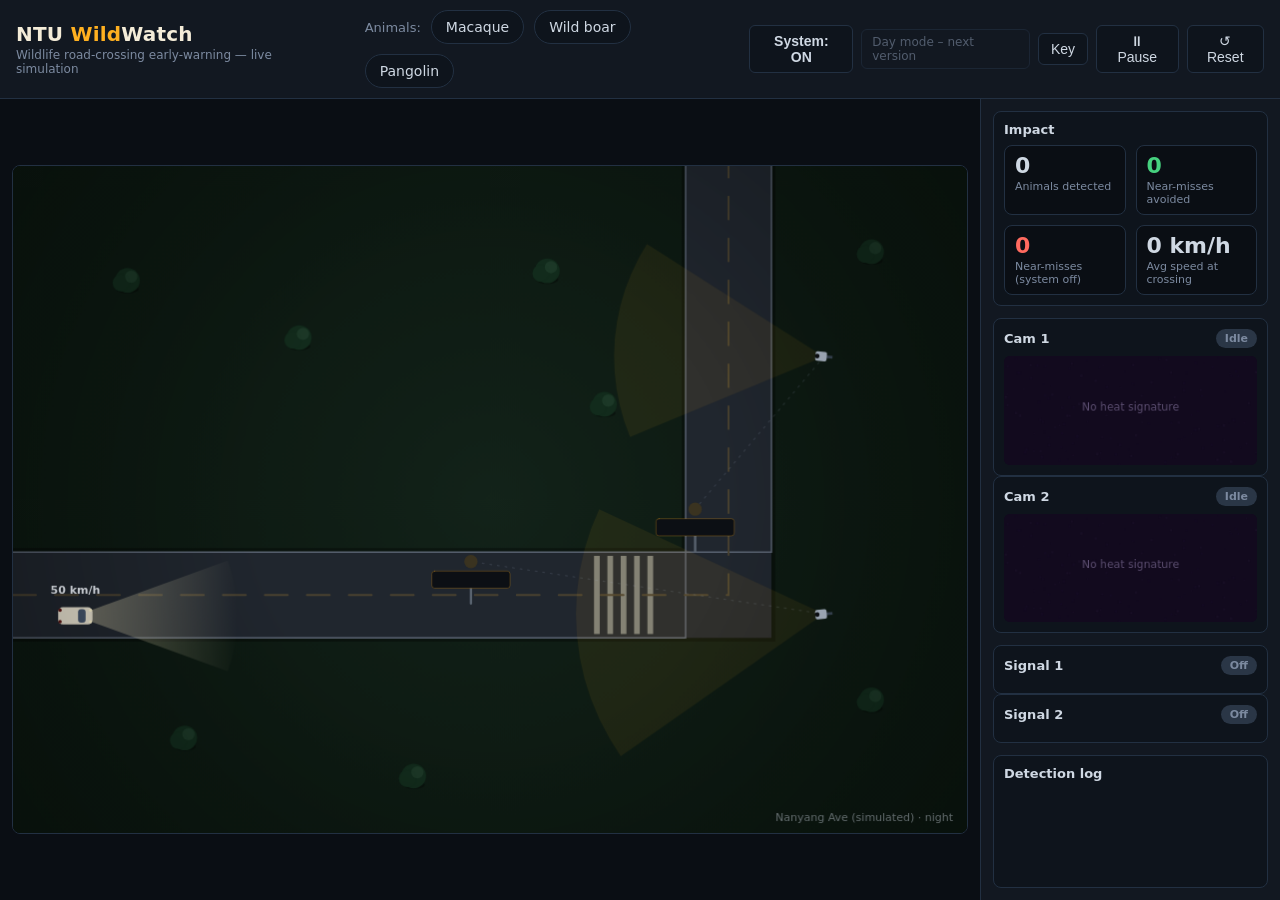
==== index.html @ 762d3747 "v1.2: story + real-world framing Turn the sim into a demo that makes the project's case, not just sh" ====
<!DOCTYPE html>
<html lang="en">
<head>
  <meta charset="UTF-8" />
  <meta name="viewport" content="width=device-width, initial-scale=1.0" />
  <title>NTU WildWatch — Demo</title>
  <link rel="icon" href="data:image/svg+xml,%3Csvg xmlns='http://www.w3.org/2000/svg' viewBox='0 0 32 32'%3E%3Crect width='32' height='32' rx='6' fill='%230a0e14'/%3E%3Ccircle cx='16' cy='16' r='7' fill='%23ffb020'/%3E%3C/svg%3E" />
  <link rel="stylesheet" href="css/style.css" />
</head>
<body>
  <div id="app">
    <!-- Top bar: brand + tray + controls -->
    <header id="topbar">
      <div class="brand">
        <div class="brand-title" id="brand-title">NTU WildWatch</div>
        <div class="brand-sub" id="brand-tagline"></div>
      </div>
      <div id="tray" class="tray">
        <span class="tray-label">Animals:</span>
        <!-- Species chips are injected by dashboard.js from config -->
      </div>
      <div class="controls">
        <button id="btn-system" class="toggle toggle-on" type="button">System: ON</button>
        <span class="badge badge-disabled">Day mode – next version</span>
        <button id="btn-legend" type="button">Key</button>
        <button id="btn-pause" type="button">⏸ Pause</button>
        <button id="btn-reset" type="button">↺ Reset</button>
      </div>
    </header>

    <!-- Main: map canvas + dashboard side panel -->
    <main id="stage">
      <section id="map-wrap">
        <canvas id="map" width="1000" height="700"></canvas>
        <div id="legend" class="legend-box" hidden></div>
        <div id="hint" class="hint" hidden>
          <span class="hint-dot"></span>
          <span id="hint-text">Drag an animal onto the road to try it yourself</span>
        </div>
      </section>
      <aside id="dashboard">
        <div id="stats-card" class="card stats-card"></div>
        <div id="camera-cards"></div>
        <div id="signal-cards"></div>
        <div id="log-card" class="card">
          <div class="card-header">Detection log</div>
          <ul id="log-list"></ul>
        </div>
      </aside>
    </main>
  </div>

  <!-- Classic script tags in dependency order. NO ES modules (file:// safe). -->
  <script src="js/config.js"></script>
  <script src="js/geometry.js"></script>
  <script src="js/stats.js"></script>
  <script src="js/animals.js"></script>
  <script src="js/car.js"></script>
  <script src="js/detection.js"></script>
  <script src="js/render.js"></script>
  <script src="js/dashboard.js"></script>
  <script src="js/main.js"></script>
</body>
</html>
---- css/style.css ----
/* NTU WildWatch — layout shell.
   Night palette. Map ~65-70% width, dashboard fills the rest.
   Targets 1920x1080, scales down to 1366x768. */

:root {
  --bg: #0a0e14;
  --panel: #121821;
  --panel-2: #0e141c;
  --border: #223042;
  --text: #cfd8e3;
  --muted: #7c8aa0;
  --amber: #ffb020;
  --amber-dim: #6b4c10;
  --grey-pill: #2a3646;
  --map-max: 1360px;
}

* { box-sizing: border-box; }

html, body {
  margin: 0;
  height: 100%;
  background: var(--bg);
  color: var(--text);
  font-family: system-ui, -apple-system, "Segoe UI", Roboto, sans-serif;
  overflow: hidden;
}

#app {
  display: flex;
  flex-direction: column;
  height: 100vh;
}

/* ---- Top bar ---- */
#topbar {
  display: flex;
  align-items: center;
  gap: 24px;
  padding: 10px 16px;
  background: var(--panel);
  border-bottom: 1px solid var(--border);
  flex: 0 0 auto;
}

.brand { display: flex; flex-direction: column; gap: 2px; margin-right: 8px; }
.brand-title {
  font-size: 20px;
  font-weight: 700;
  letter-spacing: 0.2px;
  color: #f4ecd8;
}
.brand-title .wild { color: var(--amber); }
.brand-sub { font-size: 12px; color: var(--muted); max-width: 42ch; }

.tray { display: flex; align-items: center; gap: 10px; flex-wrap: wrap; }
.tray-label { color: var(--muted); font-size: 13px; }

.tray-chip {
  padding: 8px 14px;
  border: 1px solid var(--border);
  border-radius: 20px;
  background: var(--panel-2);
  cursor: grab;
  user-select: none;
  font-size: 14px;
}
.tray-chip:active { cursor: grabbing; }

.badge {
  font-size: 12px;
  padding: 5px 10px;
  border-radius: 6px;
  border: 1px solid var(--border);
}
.badge-disabled { color: var(--muted); opacity: 0.6; }

.controls { display: flex; align-items: center; gap: 8px; margin-left: auto; }

/* System ON/OFF toggle */
.toggle {
  font-weight: 600;
  border-width: 1px;
  border-style: solid;
}
.toggle-on {
  color: #0e1a12;
  background: #46d17f;
  border-color: #46d17f;
}
.toggle-off {
  color: #ffd9d5;
  background: #7a1e18;
  border-color: #b3382f;
}
.controls button {
  background: var(--panel-2);
  color: var(--text);
  border: 1px solid var(--border);
  border-radius: 6px;
  padding: 7px 12px;
  cursor: pointer;
  font-size: 14px;
}
.controls button:hover { border-color: var(--amber-dim); }

/* ---- Stage: map + dashboard ---- */
#stage {
  display: flex;
  flex: 1 1 auto;
  min-height: 0;
}

#map-wrap {
  position: relative;
  flex: 1 1 68%;
  display: flex;
  align-items: center;
  justify-content: center;
  padding: 12px;
  min-width: 0;
}

.hint {
  position: absolute;
  left: 50%;
  bottom: 34px;
  transform: translateX(-50%);
  display: flex;
  align-items: center;
  gap: 9px;
  padding: 9px 16px;
  background: rgba(12, 16, 22, 0.82);
  border: 1px solid var(--amber-dim);
  border-radius: 999px;
  color: #f2ead6;
  font-size: 14px;
  white-space: nowrap;
  pointer-events: none;
  backdrop-filter: blur(3px);
}
.hint[hidden] { display: none; }

/* Legend / key overlay (bottom-left of the map) */
.legend-box {
  position: absolute;
  left: 22px;
  bottom: 22px;
  background: rgba(12, 16, 22, 0.86);
  border: 1px solid var(--border);
  border-radius: 10px;
  padding: 10px 12px;
  display: flex;
  flex-direction: column;
  gap: 7px;
  max-width: 320px;
  backdrop-filter: blur(3px);
}
.legend-box[hidden] { display: none; }
.legend-row { display: flex; align-items: center; gap: 9px; font-size: 12px; color: var(--text); }
.legend-swatch { width: 18px; height: 12px; border-radius: 3px; flex: 0 0 auto; }
.sw-cone { background: rgba(255, 176, 32, 0.35); border: 1px solid rgba(255,176,32,0.6); }
.sw-sign { background: var(--amber); box-shadow: 0 0 6px var(--amber); }
.sw-thermal { background: linear-gradient(90deg, #241640, #ff9a3d); }
.sw-dim { background: #c9a06a; opacity: 0.4; }

/* Impact scoreboard */
.stats-card { padding: 12px; }
.stats-grid { display: grid; grid-template-columns: 1fr 1fr; gap: 10px; }
.stat { background: var(--bg); border: 1px solid var(--border); border-radius: 8px; padding: 8px 10px; }
.stat-num { font-size: 22px; font-weight: 700; line-height: 1.1; }
.stat-num.danger { color: #ff6a5f; }
.stat-num.safe { color: #46d17f; }
.stat-label { font-size: 11px; color: var(--muted); margin-top: 2px; }
.hint-dot {
  width: 8px;
  height: 8px;
  border-radius: 50%;
  background: var(--amber);
  box-shadow: 0 0 8px var(--amber);
  animation: hintpulse 1.6s ease-in-out infinite;
}
@keyframes hintpulse {
  0%, 100% { opacity: 1; transform: scale(1); }
  50% { opacity: 0.35; transform: scale(0.7); }
}
@media (prefers-reduced-motion: reduce) {
  .hint-dot { animation: none; }
}

#map {
  width: 100%;
  max-width: var(--map-max);
  height: auto;
  aspect-ratio: 1000 / 700;
  background: #05070b;
  border: 1px solid var(--border);
  border-radius: 8px;
  touch-action: none;
}

#dashboard {
  flex: 0 0 340px;
  background: var(--panel);
  border-left: 1px solid var(--border);
  padding: 12px;
  overflow-y: auto;
  display: flex;
  flex-direction: column;
  gap: 12px;
}

/* ---- Cards ---- */
.card {
  background: var(--panel-2);
  border: 1px solid var(--border);
  border-radius: 8px;
  padding: 10px;
}
.card-header {
  display: flex;
  align-items: center;
  justify-content: space-between;
  font-size: 13px;
  font-weight: 600;
  margin-bottom: 8px;
}

.pill {
  font-size: 11px;
  padding: 3px 9px;
  border-radius: 12px;
  background: var(--grey-pill);
  color: var(--muted);
}
.pill-active { background: var(--amber); color: #1a1200; }

.card.detecting { border-color: var(--amber); }
.card.offline { opacity: 0.45; }

.sig-msg {
  margin-top: 8px;
  font-size: 12px;
  font-weight: 600;
  color: var(--amber);
  background: #1a1200;
  border: 1px solid var(--amber-dim);
  border-radius: 4px;
  padding: 5px 8px;
  text-align: center;
  letter-spacing: 0.3px;
}

.thermal { width: 100%; border-radius: 6px; display: block; background: #120a1e; }

#log-card { flex: 1 1 auto; min-height: 120px; display: flex; flex-direction: column; }
#log-list {
  list-style: none;
  margin: 0;
  padding: 0;
  overflow-y: auto;
  font-family: ui-monospace, "SFMono-Regular", Consolas, monospace;
  font-size: 12px;
}
#log-list li { padding: 3px 0; border-bottom: 1px solid var(--border); color: var(--muted); }

/* Scale down for 1366x768 laptops */
@media (max-width: 1440px) {
  #dashboard { flex-basis: 300px; }
}
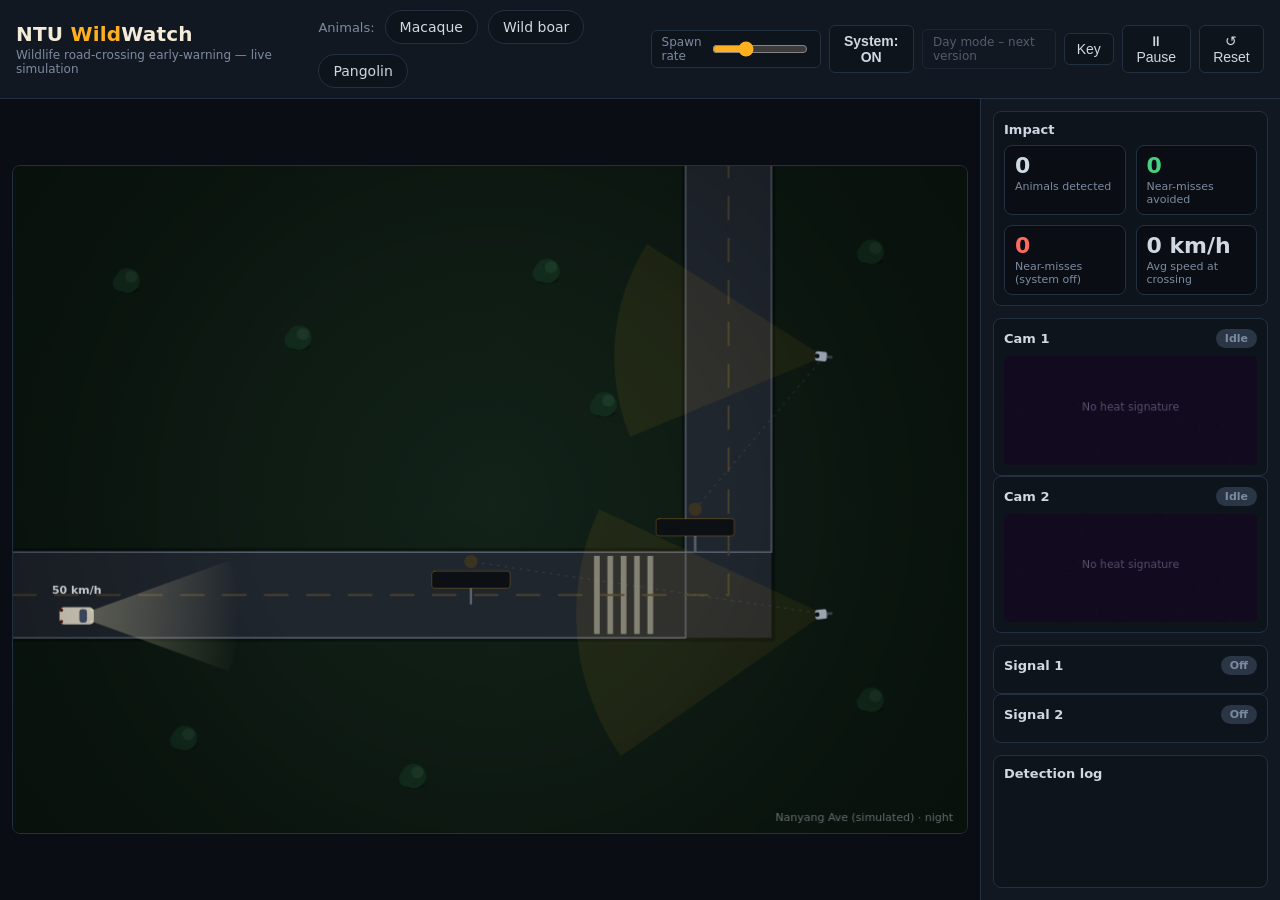
==== commit 8d1ffb06: "v1.3: auto-demo spawn points, rate knob, manual system control - auto-demo spawns from multiple entr" ====
--- a/index.html
+++ b/index.html
@@ -20,6 +20,10 @@
         <!-- Species chips are injected by dashboard.js from config -->
       </div>
       <div class="controls">
+        <label class="rate-knob" title="Auto-demo spawn rate">
+          <span>Spawn rate</span>
+          <input id="rate" type="range" min="1" max="10" step="1" value="4" />
+        </label>
         <button id="btn-system" class="toggle toggle-on" type="button">System: ON</button>
         <span class="badge badge-disabled">Day mode – next version</span>
         <button id="btn-legend" type="button">Key</button>
--- a/css/style.css
+++ b/css/style.css
@@ -76,6 +76,23 @@
 .badge-disabled { color: var(--muted); opacity: 0.6; }
 
 .controls { display: flex; align-items: center; gap: 8px; margin-left: auto; }
+
+.rate-knob {
+  display: flex;
+  align-items: center;
+  gap: 8px;
+  padding: 4px 10px;
+  border: 1px solid var(--border);
+  border-radius: 6px;
+  background: var(--panel-2);
+  font-size: 12px;
+  color: var(--muted);
+}
+.rate-knob input[type="range"] {
+  width: 96px;
+  accent-color: var(--amber);
+  cursor: pointer;
+}
 
 /* System ON/OFF toggle */
 .toggle {
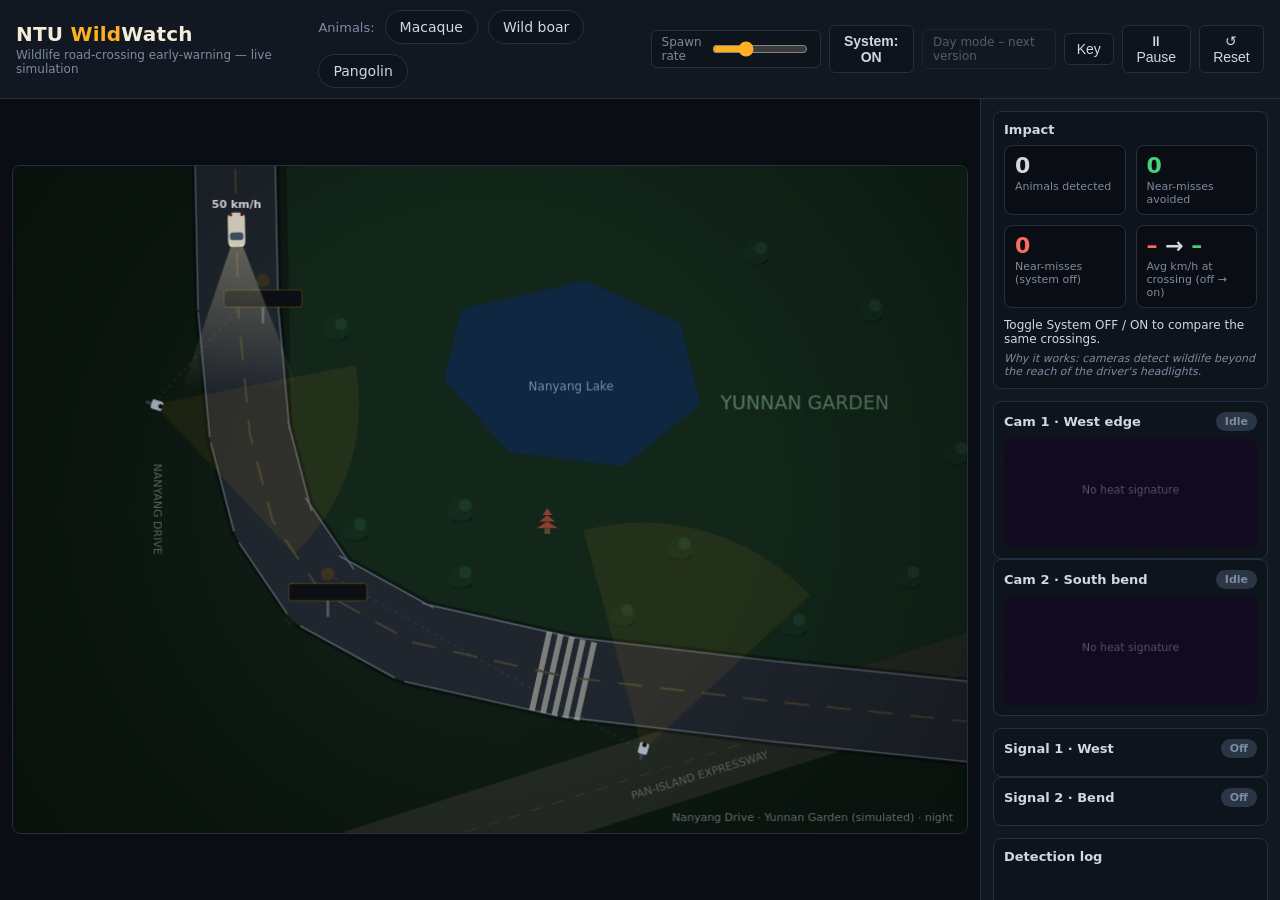
==== commit 9524f351: "Make sim extension-ready for the team's WildWatch dashboard Our simulator now reports each detection" ====
--- a/index.html
+++ b/index.html
@@ -64,5 +64,9 @@
   <script src="js/render.js"></script>
   <script src="js/dashboard.js"></script>
   <script src="js/main.js"></script>
+
+  <!-- WildWatch dashboard extension (drop-in). Replace wildwatch-dashboard.js
+       with the team's real file; our sim reports detections to WildWatch.record(). -->
+  <script src="wildwatch-dashboard.js"></script>
 </body>
 </html>
--- a/css/style.css
+++ b/css/style.css
@@ -188,7 +188,11 @@
 .stat-num { font-size: 22px; font-weight: 700; line-height: 1.1; }
 .stat-num.danger { color: #ff6a5f; }
 .stat-num.safe { color: #46d17f; }
+.stat-num .danger { color: #ff6a5f; }
+.stat-num .safe { color: #46d17f; }
 .stat-label { font-size: 11px; color: var(--muted); margin-top: 2px; }
+.stat-summary { margin-top: 10px; font-size: 12px; color: var(--text); }
+.stat-insight { margin-top: 6px; font-size: 11px; color: var(--muted); font-style: italic; }
 .hint-dot {
   width: 8px;
   height: 8px;
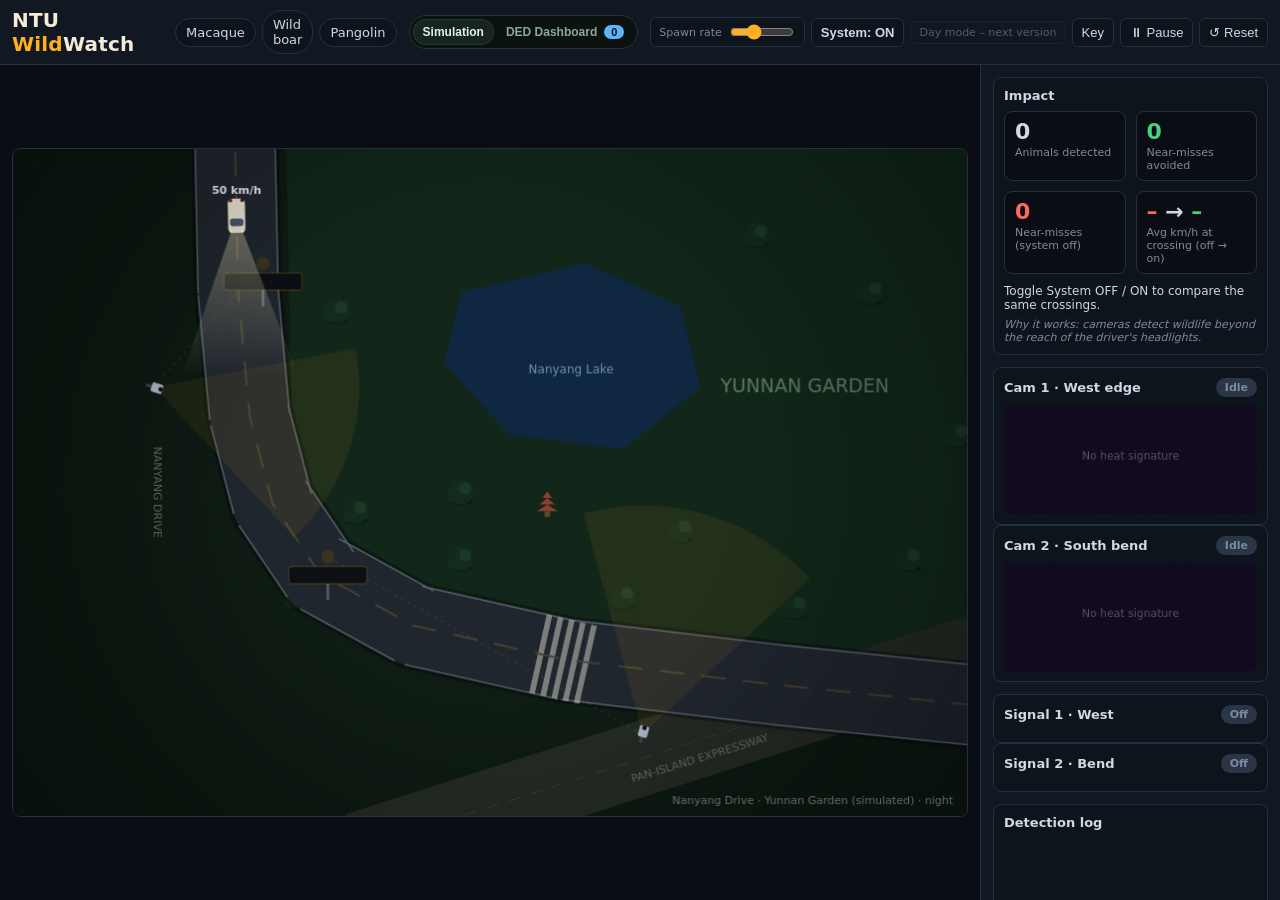
==== commit b850f95d: "Integrate the team's DED dashboard extension; fix map/header overlap - wildwatch-dashboard.js: repla" ====
--- a/index.html
+++ b/index.html
@@ -19,6 +19,8 @@
         <span class="tray-label">Animals:</span>
         <!-- Species chips are injected by dashboard.js from config -->
       </div>
+      <!-- The DED dashboard extension's "Simulation | DED Dashboard" tabs are moved here -->
+      <div id="ww-tabs-slot" class="ww-tabs-slot"></div>
       <div class="controls">
         <label class="rate-knob" title="Auto-demo spawn rate">
           <span>Spawn rate</span>
@@ -65,8 +67,8 @@
   <script src="js/dashboard.js"></script>
   <script src="js/main.js"></script>
 
-  <!-- WildWatch dashboard extension (drop-in). Replace wildwatch-dashboard.js
-       with the team's real file; our sim reports detections to WildWatch.record(). -->
+  <!-- Team DED dashboard extension (vendored). Loads last so js/config.js has set
+       window.WILDWATCH_CONFIG; our sim reports detections via WildWatch.record(). -->
   <script src="wildwatch-dashboard.js"></script>
 </body>
 </html>
--- a/css/style.css
+++ b/css/style.css
@@ -41,7 +41,18 @@
   background: var(--panel);
   border-bottom: 1px solid var(--border);
   flex: 0 0 auto;
-}
+  /* Stay above the DED dashboard extension's full-screen overlay (z 2147482000)
+     but below its toasts (2147483001), so the header works in both views. */
+  position: relative;
+  z-index: 2147482500;
+}
+
+/* DED dashboard extension: its tabs are docked in our header (main.js). */
+.ww-tabs-slot { margin-left: auto; }
+.ww-tabs-slot:empty { display: none; }
+#ww-tabs-slot .ww-tabs { position: static; transform: none; box-shadow: none; }
+#ww-root .ww-dash { top: var(--topbar-h, 81px); padding-top: 24px; }
+#ww-root .ww-toasts { top: calc(var(--topbar-h, 81px) + 10px); }
 
 .brand { display: flex; flex-direction: column; gap: 2px; margin-right: 8px; }
 .brand-title {
@@ -136,6 +147,8 @@
   justify-content: center;
   padding: 12px;
   min-width: 0;
+  /* Lets #map size itself to whichever of width/height runs out first (cq units). */
+  container-type: size;
 }
 
 .hint {
@@ -210,8 +223,9 @@
 }
 
 #map {
-  width: 100%;
-  max-width: var(--map-max);
+  /* Fit inside the wrap on BOTH axes: plain width:100% let a wide-but-short
+     window push the canvas up over the header. 10/7 = the map's aspect ratio. */
+  width: min(100cqw, 100cqh * 10 / 7, var(--map-max));
   height: auto;
   aspect-ratio: 1000 / 700;
   background: #05070b;
@@ -285,7 +299,25 @@
 }
 #log-list li { padding: 3px 0; border-bottom: 1px solid var(--border); color: var(--muted); }
 
+/* Header labels never stack onto two lines. */
+#topbar button, #topbar .badge, #topbar .rate-knob, #ww-tabs-slot .ww-tab { white-space: nowrap; }
+
 /* Scale down for 1366x768 laptops */
 @media (max-width: 1440px) {
   #dashboard { flex-basis: 300px; }
 }
+
+/* Keep the header to a single row at laptop widths (it now also holds the
+   dashboard tabs): drop the tagline and tray label, tighten everything else. */
+@media (max-width: 1500px) {
+  #topbar { gap: 12px; padding: 8px 12px; }
+  .brand-sub, .tray-label { display: none; }
+  .tray { gap: 6px; flex-wrap: nowrap; }
+  .tray-chip { padding: 6px 10px; font-size: 13px; }
+  .controls { gap: 6px; }
+  .controls button { padding: 6px 9px; font-size: 13px; }
+  .rate-knob { padding: 4px 8px; font-size: 11px; gap: 6px; }
+  .rate-knob input[type="range"] { width: 64px; }
+  #topbar .badge { font-size: 11px; padding: 4px 8px; }
+  #ww-tabs-slot .ww-tab { padding: 6px 10px; font-size: 12px; }
+}
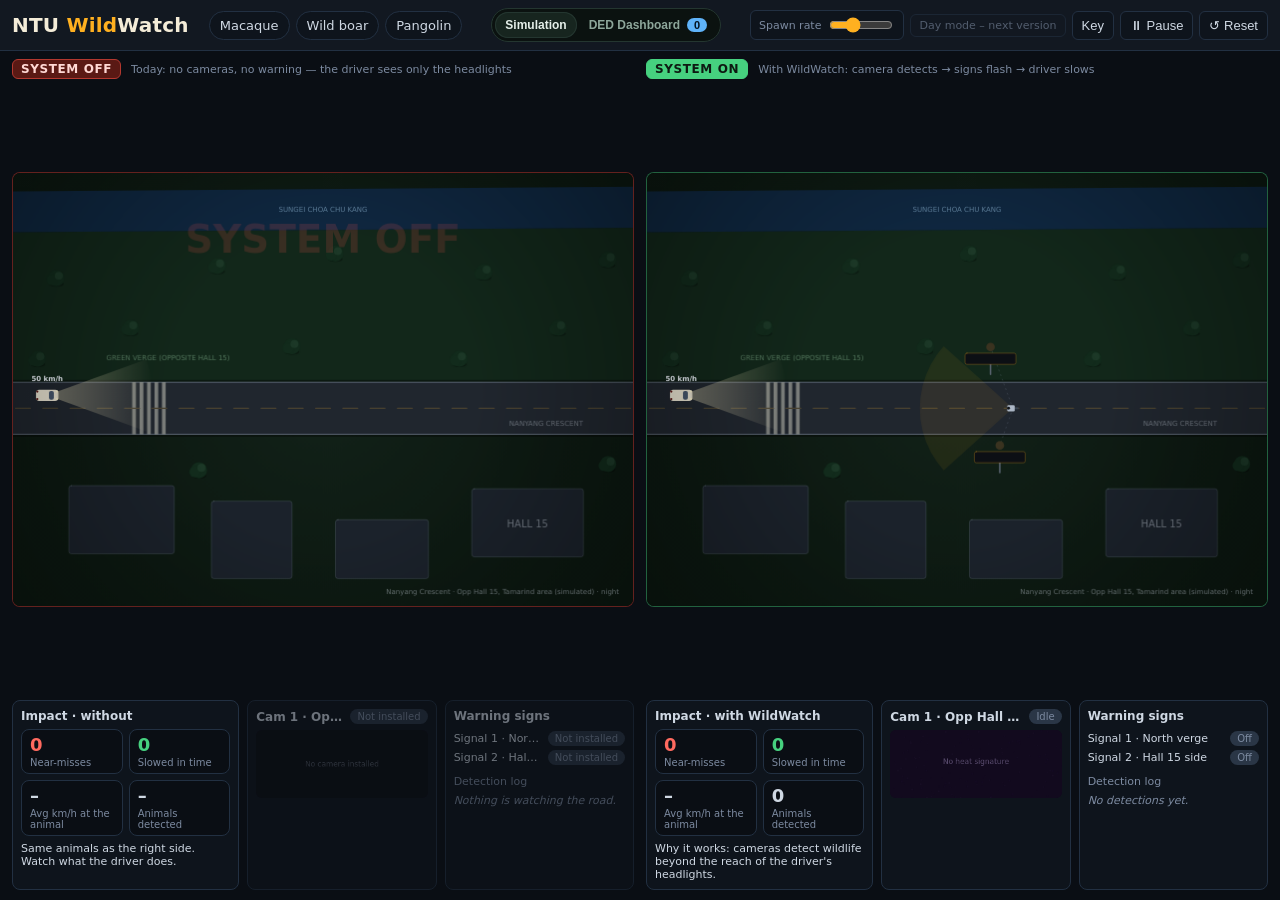
==== commit 2e7c1f14: "Split screen: System OFF and ON side by side Shows the same scene twice so the effect of the system " ====
--- a/index.html
+++ b/index.html
@@ -26,7 +26,6 @@
           <span>Spawn rate</span>
           <input id="rate" type="range" min="1" max="10" step="1" value="4" />
         </label>
-        <button id="btn-system" class="toggle toggle-on" type="button">System: ON</button>
         <span class="badge badge-disabled">Day mode – next version</span>
         <button id="btn-legend" type="button">Key</button>
         <button id="btn-pause" type="button">⏸ Pause</button>
@@ -34,25 +33,34 @@
       </div>
     </header>
 
-    <!-- Main: map canvas + dashboard side panel -->
+    <!-- Main: the same scene twice, side by side. Left = system OFF, right = ON.
+         Both share the animals; each has its own car, cameras/signs and scoreboard.
+         Grid rows: panel titles / maps / dashboards. -->
     <main id="stage">
-      <section id="map-wrap">
-        <canvas id="map" width="1000" height="700"></canvas>
+      <div class="panel-head off">
+        <span class="panel-tag">System OFF</span>
+        <span class="panel-sub">Today: no cameras, no warning — the driver sees only the headlights</span>
+      </div>
+      <div class="panel-head on">
+        <span class="panel-tag">System ON</span>
+        <span class="panel-sub">With WildWatch: camera detects → signs flash → driver slows</span>
+      </div>
+
+      <section class="map-wrap" id="map-wrap-off">
+        <canvas class="map" id="map-off" width="1000" height="700"></canvas>
+      </section>
+      <section class="map-wrap" id="map-wrap-on">
+        <canvas class="map" id="map-on" width="1000" height="700"></canvas>
         <div id="legend" class="legend-box" hidden></div>
-        <div id="hint" class="hint" hidden>
-          <span class="hint-dot"></span>
-          <span id="hint-text">Drag an animal onto the road to try it yourself</span>
-        </div>
       </section>
-      <aside id="dashboard">
-        <div id="stats-card" class="card stats-card"></div>
-        <div id="camera-cards"></div>
-        <div id="signal-cards"></div>
-        <div id="log-card" class="card">
-          <div class="card-header">Detection log</div>
-          <ul id="log-list"></ul>
-        </div>
-      </aside>
+      <div id="hint" class="hint" hidden>
+        <span class="hint-dot"></span>
+        <span id="hint-text">Drag an animal onto either road to try it yourself</span>
+      </div>
+
+      <!-- Per-side dashboards: built by dashboard.js -->
+      <div class="panel-dash off" id="dash-off"></div>
+      <div class="panel-dash on" id="dash-on"></div>
     </main>
   </div>
 
--- a/css/style.css
+++ b/css/style.css
@@ -1,5 +1,5 @@
 /* NTU WildWatch — layout shell.
-   Night palette. Map ~65-70% width, dashboard fills the rest.
+   Night palette. Two maps side by side (system OFF | ON), a dashboard strip under each.
    Targets 1920x1080, scales down to 1366x768. */
 
 :root {
@@ -105,22 +105,6 @@
   cursor: pointer;
 }
 
-/* System ON/OFF toggle */
-.toggle {
-  font-weight: 600;
-  border-width: 1px;
-  border-style: solid;
-}
-.toggle-on {
-  color: #0e1a12;
-  background: #46d17f;
-  border-color: #46d17f;
-}
-.toggle-off {
-  color: #ffd9d5;
-  background: #7a1e18;
-  border-color: #b3382f;
-}
 .controls button {
   background: var(--panel-2);
   color: var(--text);
@@ -132,35 +116,69 @@
 }
 .controls button:hover { border-color: var(--amber-dim); }
 
-/* ---- Stage: map + dashboard ---- */
+/* ---- Stage: the scene twice, side by side (OFF left, ON right) ----
+   Grid rows: panel titles / maps / dashboard strips. The maps take whatever
+   height is left after the titles and strips. */
 #stage {
-  display: flex;
   flex: 1 1 auto;
   min-height: 0;
-}
-
-#map-wrap {
+  display: grid;
+  grid-template-columns: minmax(0, 1fr) minmax(0, 1fr);
+  grid-template-rows: auto minmax(0, 1fr) auto;
+  gap: 8px 14px;
+  padding: 10px 14px 12px;
+}
+.panel-head.off, #map-wrap-off, .panel-dash.off { grid-column: 1; }
+.panel-head.on, #map-wrap-on, .panel-dash.on { grid-column: 2; }
+.panel-head { grid-row: 1; }
+.map-wrap { grid-row: 2; }
+.panel-dash { grid-row: 3; }
+
+.panel-head { display: flex; align-items: center; gap: 10px; min-width: 0; }
+.panel-tag {
+  flex: 0 0 auto;
+  font-size: 13px;
+  font-weight: 700;
+  letter-spacing: 0.6px;
+  text-transform: uppercase;
+  padding: 3px 10px;
+  border-radius: 6px;
+  border: 1px solid;
+}
+.panel-head.off .panel-tag { color: #ffd9d5; background: #5a1914; border-color: #b3382f; }
+.panel-head.on .panel-tag { color: #0e1a12; background: #46d17f; border-color: #46d17f; }
+.panel-sub {
+  font-size: 12px;
+  color: var(--muted);
+  white-space: nowrap;
+  overflow: hidden;
+  text-overflow: ellipsis;
+}
+
+.map-wrap {
   position: relative;
-  flex: 1 1 68%;
+  min-width: 0;
+  min-height: 0;
   display: flex;
   align-items: center;
   justify-content: center;
-  padding: 12px;
-  min-width: 0;
-  /* Lets #map size itself to whichever of width/height runs out first (cq units). */
+  /* Lets the canvas size itself to whichever of width/height runs out first (cq units). */
   container-type: size;
 }
 
+/* Spans both maps, sitting at their bottom edge between them. */
 .hint {
-  position: absolute;
-  left: 50%;
-  bottom: 34px;
-  transform: translateX(-50%);
+  grid-column: 1 / -1;
+  grid-row: 2;
+  align-self: end;
+  justify-self: center;
+  z-index: 1;
+  margin-bottom: 16px;
   display: flex;
   align-items: center;
   gap: 9px;
   padding: 9px 16px;
-  background: rgba(12, 16, 22, 0.82);
+  background: rgba(12, 16, 22, 0.86);
   border: 1px solid var(--amber-dim);
   border-radius: 999px;
   color: #f2ead6;
@@ -195,7 +213,7 @@
 .sw-dim { background: #c9a06a; opacity: 0.4; }
 
 /* Impact scoreboard */
-.stats-card { padding: 12px; }
+.stats-card { padding: 10px; }
 .stats-grid { display: grid; grid-template-columns: 1fr 1fr; gap: 10px; }
 .stat { background: var(--bg); border: 1px solid var(--border); border-radius: 8px; padding: 8px 10px; }
 .stat-num { font-size: 22px; font-weight: 700; line-height: 1.1; }
@@ -205,7 +223,6 @@
 .stat-num .safe { color: #46d17f; }
 .stat-label { font-size: 11px; color: var(--muted); margin-top: 2px; }
 .stat-summary { margin-top: 10px; font-size: 12px; color: var(--text); }
-.stat-insight { margin-top: 6px; font-size: 11px; color: var(--muted); font-style: italic; }
 .hint-dot {
   width: 8px;
   height: 8px;
@@ -222,10 +239,9 @@
   .hint-dot { animation: none; }
 }
 
-#map {
-  /* Fit inside the wrap on BOTH axes: plain width:100% let a wide-but-short
-     window push the canvas up over the header. 10/7 = the map's aspect ratio. */
-  width: min(100cqw, 100cqh * 10 / 7, var(--map-max));
+.map {
+  /* Fit inside the wrap on BOTH axes. 10/7 = the map's aspect ratio. */
+  width: min(100cqw, 100cqh * 10 / 7);
   height: auto;
   aspect-ratio: 1000 / 700;
   background: #05070b;
@@ -233,16 +249,15 @@
   border-radius: 8px;
   touch-action: none;
 }
-
-#dashboard {
-  flex: 0 0 340px;
-  background: var(--panel);
-  border-left: 1px solid var(--border);
-  padding: 12px;
-  overflow-y: auto;
-  display: flex;
-  flex-direction: column;
-  gap: 12px;
+#map-off { border-color: rgba(179, 56, 47, 0.55); }
+#map-on { border-color: rgba(70, 209, 127, 0.45); }
+
+/* ---- Dashboard strip under each map: [impact] [camera] [signs + log] ---- */
+.panel-dash {
+  display: grid;
+  grid-template-columns: minmax(0, 1.2fr) minmax(0, 1fr) minmax(0, 1fr);
+  gap: 10px;
+  min-width: 0;
 }
 
 /* ---- Cards ---- */
@@ -251,18 +266,26 @@
   border: 1px solid var(--border);
   border-radius: 8px;
   padding: 10px;
+  min-width: 0;
+  display: flex;
+  flex-direction: column;
 }
 .card-header {
   display: flex;
   align-items: center;
   justify-content: space-between;
+  gap: 8px;
   font-size: 13px;
   font-weight: 600;
   margin-bottom: 8px;
-}
+  white-space: nowrap;
+}
+.card-header > span:first-child { overflow: hidden; text-overflow: ellipsis; }
 
 .pill {
+  flex: 0 0 auto;
   font-size: 11px;
+  font-weight: 500;
   padding: 3px 9px;
   border-radius: 12px;
   background: var(--grey-pill);
@@ -271,41 +294,45 @@
 .pill-active { background: var(--amber); color: #1a1200; }
 
 .card.detecting { border-color: var(--amber); }
-.card.offline { opacity: 0.45; }
-
-.sig-msg {
-  margin-top: 8px;
+.card.offline { opacity: 0.5; }
+
+.thermal {
+  width: 100%;
+  aspect-ratio: 280 / 110;
+  border-radius: 6px;
+  display: block;
+  background: #120a1e;
+}
+
+.sig-row {
+  display: flex;
+  align-items: center;
+  justify-content: space-between;
+  gap: 8px;
   font-size: 12px;
-  font-weight: 600;
-  color: var(--amber);
-  background: #1a1200;
-  border: 1px solid var(--amber-dim);
-  border-radius: 4px;
-  padding: 5px 8px;
-  text-align: center;
-  letter-spacing: 0.3px;
-}
-
-.thermal { width: 100%; border-radius: 6px; display: block; background: #120a1e; }
-
-#log-card { flex: 1 1 auto; min-height: 120px; display: flex; flex-direction: column; }
-#log-list {
+  padding: 3px 0;
+}
+.sig-name { overflow: hidden; text-overflow: ellipsis; white-space: nowrap; color: var(--text); }
+.sig-row.active .sig-name { color: var(--amber); }
+
+.log-title { font-size: 11px; color: var(--muted); margin: 8px 0 4px; }
+/* height:0 + flex-grow: the log fills the card without making the strip taller. */
+.log-list {
+  flex: 1 1 auto;
+  height: 0;
+  min-height: 2.8em;
   list-style: none;
   margin: 0;
   padding: 0;
   overflow-y: auto;
   font-family: ui-monospace, "SFMono-Regular", Consolas, monospace;
-  font-size: 12px;
-}
-#log-list li { padding: 3px 0; border-bottom: 1px solid var(--border); color: var(--muted); }
+  font-size: 11px;
+}
+.log-list li { padding: 2px 0; border-bottom: 1px solid var(--border); color: var(--muted); white-space: nowrap; }
+.log-list li.log-empty { border-bottom: 0; font-family: system-ui, sans-serif; font-style: italic; }
 
 /* Header labels never stack onto two lines. */
 #topbar button, #topbar .badge, #topbar .rate-knob, #ww-tabs-slot .ww-tab { white-space: nowrap; }
-
-/* Scale down for 1366x768 laptops */
-@media (max-width: 1440px) {
-  #dashboard { flex-basis: 300px; }
-}
 
 /* Keep the header to a single row at laptop widths (it now also holds the
    dashboard tabs): drop the tagline and tray label, tighten everything else. */
@@ -320,4 +347,19 @@
   .rate-knob input[type="range"] { width: 64px; }
   #topbar .badge { font-size: 11px; padding: 4px 8px; }
   #ww-tabs-slot .ww-tab { padding: 6px 10px; font-size: 12px; }
-}
+
+  /* Compact dashboard strips so the maps keep their height on 768px screens. */
+  #stage { gap: 6px 12px; padding: 8px 12px 10px; }
+  .panel-tag { font-size: 12px; padding: 2px 8px; }
+  .panel-sub { font-size: 11px; }
+  .panel-dash { gap: 8px; }
+  .card { padding: 8px; }
+  .card-header { font-size: 12px; margin-bottom: 6px; }
+  .stats-grid { gap: 6px; }
+  .stat { padding: 5px 8px; }
+  .stat-num { font-size: 18px; }
+  .stat-label { font-size: 10px; }
+  .stat-summary { margin-top: 6px; font-size: 11px; }
+  .pill { font-size: 10px; padding: 2px 7px; }
+  .sig-row { font-size: 11px; padding: 2px 0; }
+}
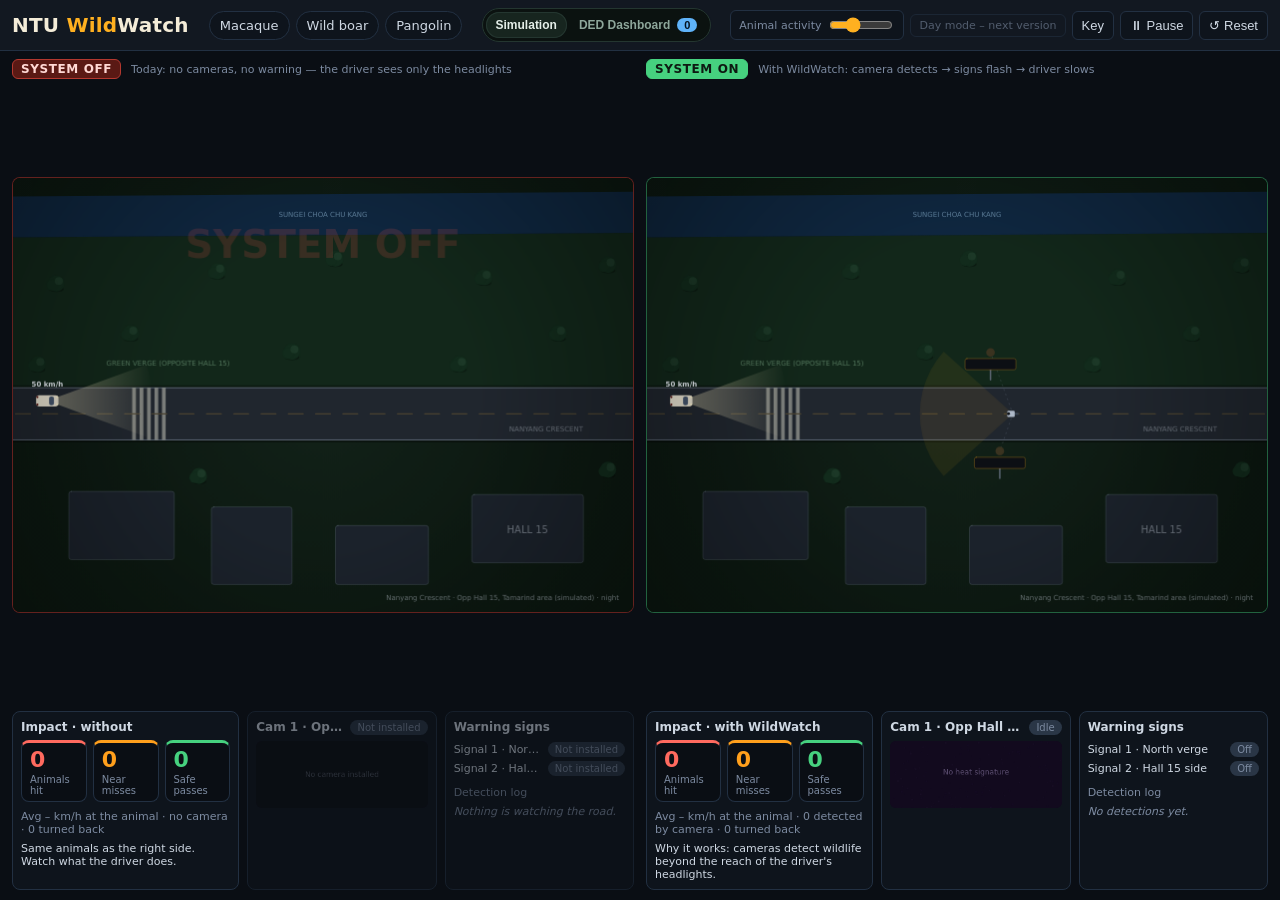
==== commit a05b2b73: "Realistic animal arrivals and roadside behaviour - js/spawner.js (new): animals arrive in groups as " ====
--- a/index.html
+++ b/index.html
@@ -22,8 +22,8 @@
       <!-- The DED dashboard extension's "Simulation | DED Dashboard" tabs are moved here -->
       <div id="ww-tabs-slot" class="ww-tabs-slot"></div>
       <div class="controls">
-        <label class="rate-knob" title="Auto-demo spawn rate">
-          <span>Spawn rate</span>
+        <label class="rate-knob" title="How often animals arrive in the auto-demo">
+          <span>Animal activity</span>
           <input id="rate" type="range" min="1" max="10" step="1" value="4" />
         </label>
         <span class="badge badge-disabled">Day mode – next version</span>
@@ -69,6 +69,7 @@
   <script src="js/geometry.js"></script>
   <script src="js/stats.js"></script>
   <script src="js/animals.js"></script>
+  <script src="js/spawner.js"></script>
   <script src="js/car.js"></script>
   <script src="js/detection.js"></script>
   <script src="js/render.js"></script>
--- a/css/style.css
+++ b/css/style.css
@@ -214,11 +214,17 @@
 
 /* Impact scoreboard */
 .stats-card { padding: 10px; }
-.stats-grid { display: grid; grid-template-columns: 1fr 1fr; gap: 10px; }
+.stats-grid { display: grid; grid-template-columns: repeat(3, minmax(0, 1fr)); gap: 10px; }
 .stat { background: var(--bg); border: 1px solid var(--border); border-radius: 8px; padding: 8px 10px; }
-.stat-num { font-size: 22px; font-weight: 700; line-height: 1.1; }
+.stat-num { font-size: 28px; font-weight: 700; line-height: 1.1; }
+/* Each outcome tile gets a colour-coded top edge: hit (red), near miss (orange), safe (green). */
+.stat:has(.stat-num.danger) { border-top: 3px solid #ff6a5f; }
+.stat:has(.stat-num.warn) { border-top: 3px solid #ff9f1c; }
+.stat:has(.stat-num.safe) { border-top: 3px solid #46d17f; }
 .stat-num.danger { color: #ff6a5f; }
 .stat-num.safe { color: #46d17f; }
+.stat-num.warn { color: #ff9f1c; }
+.stat-foot { margin-top: 8px; font-size: 11px; color: var(--muted); }
 .stat-num .danger { color: #ff6a5f; }
 .stat-num .safe { color: #46d17f; }
 .stat-label { font-size: 11px; color: var(--muted); margin-top: 2px; }
@@ -357,7 +363,7 @@
   .card-header { font-size: 12px; margin-bottom: 6px; }
   .stats-grid { gap: 6px; }
   .stat { padding: 5px 8px; }
-  .stat-num { font-size: 18px; }
+  .stat-num { font-size: 22px; }
   .stat-label { font-size: 10px; }
   .stat-summary { margin-top: 6px; font-size: 11px; }
   .pill { font-size: 10px; padding: 2px 7px; }
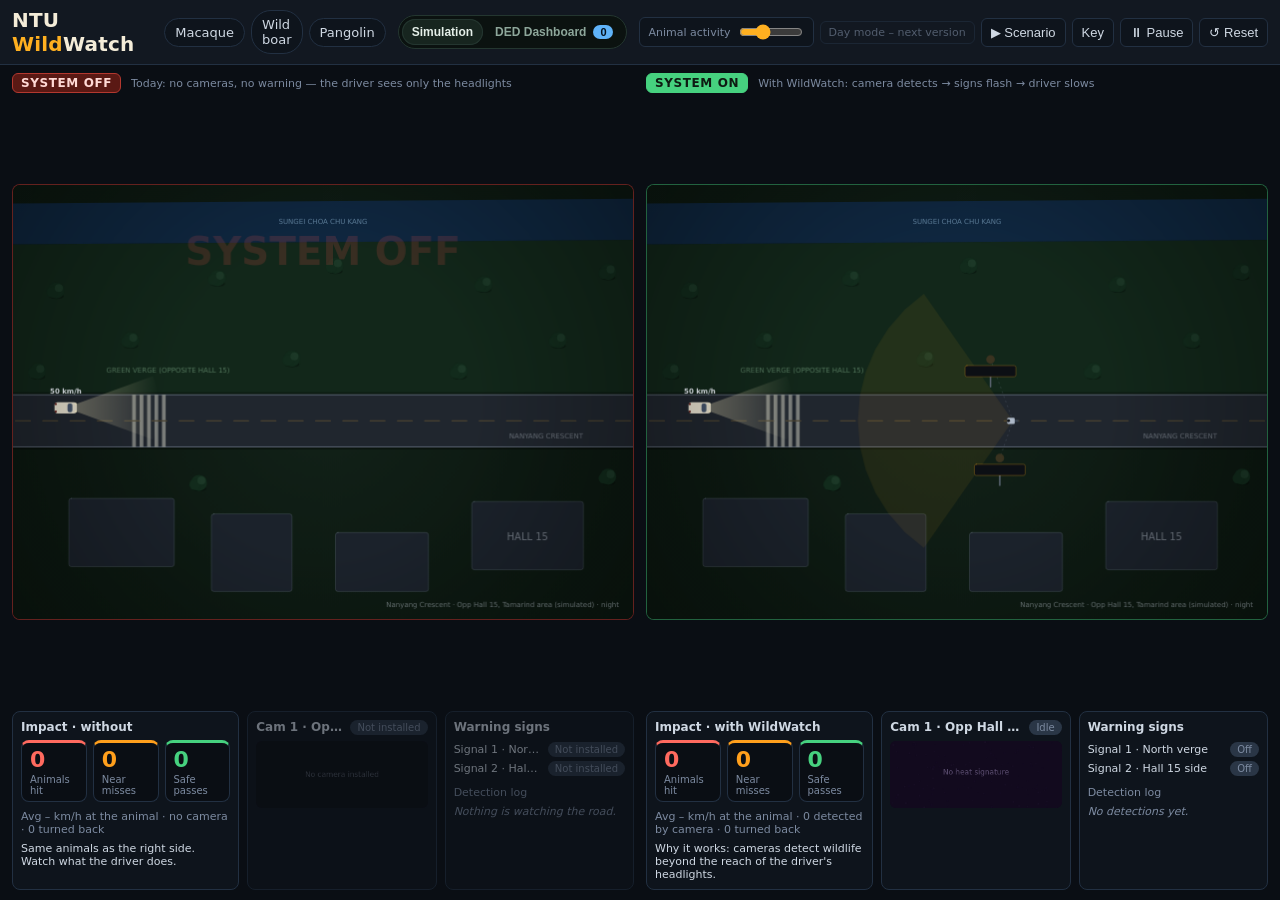
==== commit a1dc8ec3: "Preset scenario: a scripted 3-act with/without comparison ▶ Scenario button (key S) plays config.sce" ====
--- a/index.html
+++ b/index.html
@@ -27,6 +27,7 @@
           <input id="rate" type="range" min="1" max="10" step="1" value="4" />
         </label>
         <span class="badge badge-disabled">Day mode – next version</span>
+        <button id="btn-scenario" type="button" title="Play the preset 3-act comparison (S)">▶ Scenario</button>
         <button id="btn-legend" type="button">Key</button>
         <button id="btn-pause" type="button">⏸ Pause</button>
         <button id="btn-reset" type="button">↺ Reset</button>
@@ -57,6 +58,8 @@
         <span class="hint-dot"></span>
         <span id="hint-text">Drag an animal onto either road to try it yourself</span>
       </div>
+      <!-- Preset scenario: results card shown over both maps when it ends (js/scenario.js) -->
+      <div id="scenario-card" class="scenario-card" hidden></div>
 
       <!-- Per-side dashboards: built by dashboard.js -->
       <div class="panel-dash off" id="dash-off"></div>
@@ -74,6 +77,7 @@
   <script src="js/detection.js"></script>
   <script src="js/render.js"></script>
   <script src="js/dashboard.js"></script>
+  <script src="js/scenario.js"></script>
   <script src="js/main.js"></script>
 
   <!-- Team DED dashboard extension (vendored). Loads last so js/config.js has set
--- a/css/style.css
+++ b/css/style.css
@@ -188,6 +188,35 @@
   backdrop-filter: blur(3px);
 }
 .hint[hidden] { display: none; }
+
+/* Preset scenario: results card over both maps (same grid cell as the hint). */
+.scenario-card {
+  grid-column: 1 / -1;
+  grid-row: 2;
+  align-self: center;
+  justify-self: center;
+  z-index: 2;
+  width: min(760px, 90%);
+  background: rgba(12, 16, 22, 0.94);
+  border: 1px solid var(--amber-dim);
+  border-radius: 12px;
+  padding: 18px 22px;
+  color: var(--text);
+  backdrop-filter: blur(4px);
+  box-shadow: 0 12px 40px rgba(0, 0, 0, 0.5);
+}
+.scenario-card[hidden] { display: none; }
+.scenario-card h2 { margin: 0 0 4px; font-size: 20px; color: #f4ecd8; }
+.scenario-card .sub { margin: 0 0 14px; font-size: 13px; color: var(--muted); }
+.scenario-card table { width: 100%; border-collapse: collapse; font-size: 14px; font-variant-numeric: tabular-nums; }
+.scenario-card th { text-align: left; font-size: 11px; color: var(--muted); font-weight: 600; letter-spacing: 0.4px; text-transform: uppercase; padding: 6px 8px; border-bottom: 1px solid var(--border); }
+.scenario-card td { padding: 7px 8px; border-bottom: 1px solid rgba(34, 48, 66, 0.6); }
+.scenario-card td.n { text-align: right; font-size: 18px; font-weight: 700; }
+.scenario-card td.off { color: #ff6a5f; }
+.scenario-card td.on { color: #46d17f; }
+.scenario-card .verdict { margin: 14px 0 0; font-size: 15px; }
+.scenario-card .keys { margin: 10px 0 0; font-size: 12px; color: var(--muted); }
+.scenario-card kbd { font: 11px ui-monospace, monospace; border: 1px solid var(--border); border-radius: 4px; padding: 1px 5px; background: var(--panel-2); }
 
 /* Legend / key overlay (bottom-left of the map) */
 .legend-box {
@@ -344,6 +373,8 @@
    dashboard tabs): drop the tagline and tray label, tighten everything else. */
 @media (max-width: 1500px) {
   #topbar { gap: 12px; padding: 8px 12px; }
+  .scenario-card { padding: 14px 16px; }
+  .scenario-card td.n { font-size: 16px; }
   .brand-sub, .tray-label { display: none; }
   .tray { gap: 6px; flex-wrap: nowrap; }
   .tray-chip { padding: 6px 10px; font-size: 13px; }
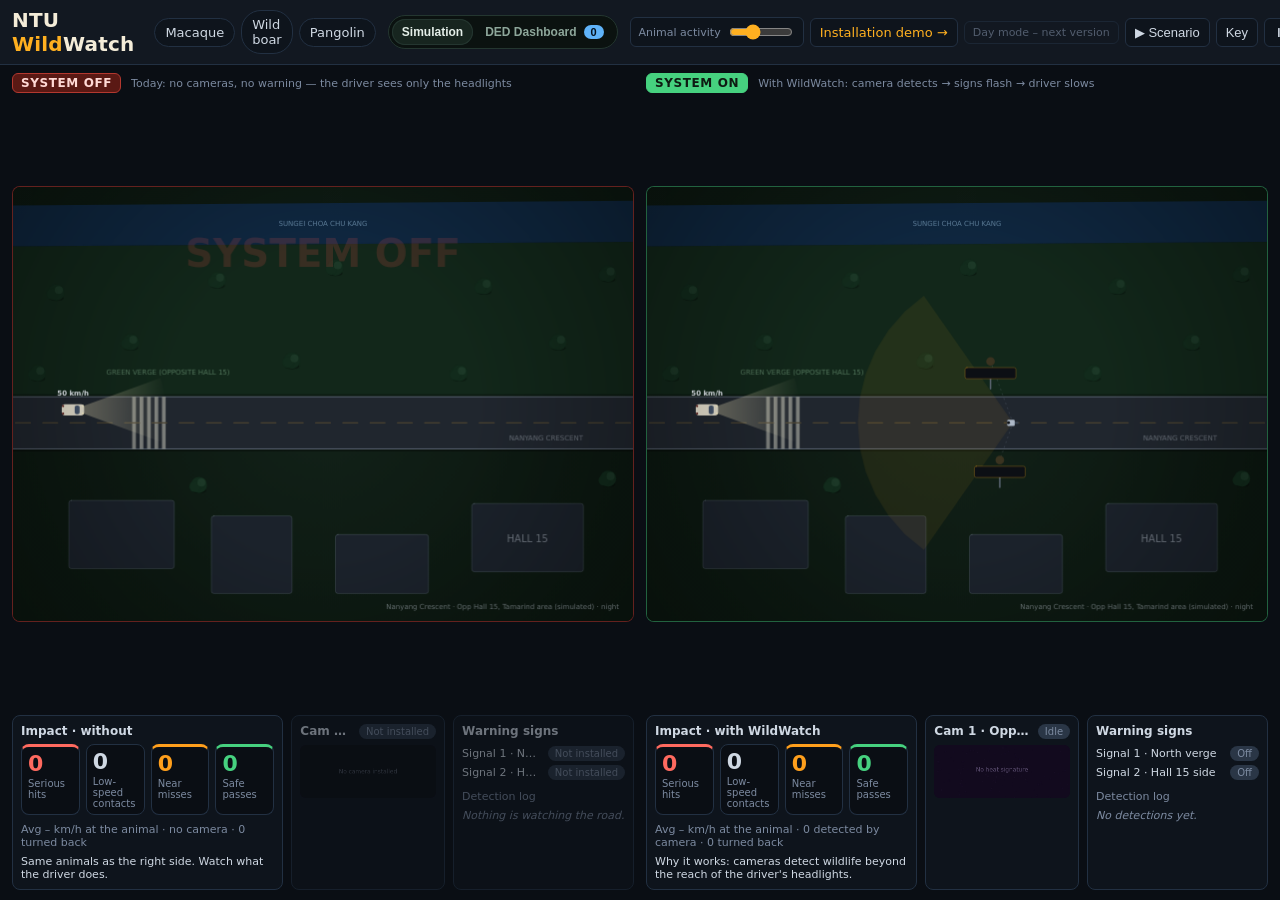
==== commit 7bdd9c75: "Cross-link the two demos from the header index.html gets an "Installation demo" link and installatio" ====
--- a/index.html
+++ b/index.html
@@ -26,6 +26,7 @@
           <span>Animal activity</span>
           <input id="rate" type="range" min="1" max="10" step="1" value="4" />
         </label>
+        <a class="page-link" href="installation.html" title="The installation demo: research values, recommended two-camera layout, cars both ways">Installation demo →</a>
         <span class="badge badge-disabled">Day mode – next version</span>
         <button id="btn-scenario" type="button" title="Play the preset 3-act comparison (S)">▶ Scenario</button>
         <button id="btn-legend" type="button">Key</button>
--- a/css/style.css
+++ b/css/style.css
@@ -115,6 +115,18 @@
   font-size: 14px;
 }
 .controls button:hover { border-color: var(--amber-dim); }
+/* Link to the other demo page, styled like a button so it sits in the same row */
+.controls .page-link {
+  display: inline-block;
+  padding: 7px 12px;
+  border: 1px solid var(--border);
+  border-radius: 6px;
+  background: var(--panel-2);
+  color: var(--amber);
+  font-size: 14px;
+  text-decoration: none;
+}
+.controls .page-link:hover { border-color: var(--amber-dim); }
 
 /* ---- Stage: the scene twice, side by side (OFF left, ON right) ----
    Grid rows: panel titles / maps / dashboard strips. The maps take whatever
@@ -173,7 +185,7 @@
   align-self: end;
   justify-self: center;
   z-index: 1;
-  margin-bottom: 16px;
+  margin-bottom: 32px; /* clears the location caption drawn along the maps' bottom edge */
   display: flex;
   align-items: center;
   gap: 9px;
@@ -243,7 +255,7 @@
 
 /* Impact scoreboard */
 .stats-card { padding: 10px; }
-.stats-grid { display: grid; grid-template-columns: repeat(3, minmax(0, 1fr)); gap: 10px; }
+.stats-grid { display: grid; grid-template-columns: repeat(4, minmax(0, 1fr)); gap: 8px; }
 .stat { background: var(--bg); border: 1px solid var(--border); border-radius: 8px; padding: 8px 10px; }
 .stat-num { font-size: 28px; font-weight: 700; line-height: 1.1; }
 /* Each outcome tile gets a colour-coded top edge: hit (red), near miss (orange), safe (green). */
@@ -254,8 +266,6 @@
 .stat-num.safe { color: #46d17f; }
 .stat-num.warn { color: #ff9f1c; }
 .stat-foot { margin-top: 8px; font-size: 11px; color: var(--muted); }
-.stat-num .danger { color: #ff6a5f; }
-.stat-num .safe { color: #46d17f; }
 .stat-label { font-size: 11px; color: var(--muted); margin-top: 2px; }
 .stat-summary { margin-top: 10px; font-size: 12px; color: var(--text); }
 .hint-dot {
@@ -294,6 +304,8 @@
   gap: 10px;
   min-width: 0;
 }
+/* Installation demo: two cameras, so four cards per strip (impact, two feeds, signs). */
+body[data-mode="installation"] .panel-dash { grid-template-columns: minmax(0, 1.3fr) minmax(0, 0.8fr) minmax(0, 0.8fr) minmax(0, 1fr); }
 
 /* ---- Cards ---- */
 .card {
@@ -367,7 +379,7 @@
 .log-list li.log-empty { border-bottom: 0; font-family: system-ui, sans-serif; font-style: italic; }
 
 /* Header labels never stack onto two lines. */
-#topbar button, #topbar .badge, #topbar .rate-knob, #ww-tabs-slot .ww-tab { white-space: nowrap; }
+#topbar button, #topbar .badge, #topbar .page-link, #topbar .rate-knob, #ww-tabs-slot .ww-tab { white-space: nowrap; }
 
 /* Keep the header to a single row at laptop widths (it now also holds the
    dashboard tabs): drop the tagline and tray label, tighten everything else. */
@@ -380,6 +392,7 @@
   .tray-chip { padding: 6px 10px; font-size: 13px; }
   .controls { gap: 6px; }
   .controls button { padding: 6px 9px; font-size: 13px; }
+  .controls .page-link { padding: 6px 9px; font-size: 13px; }
   .rate-knob { padding: 4px 8px; font-size: 11px; gap: 6px; }
   .rate-knob input[type="range"] { width: 64px; }
   #topbar .badge { font-size: 11px; padding: 4px 8px; }
@@ -389,11 +402,13 @@
   #stage { gap: 6px 12px; padding: 8px 12px 10px; }
   .panel-tag { font-size: 12px; padding: 2px 8px; }
   .panel-sub { font-size: 11px; }
-  .panel-dash { gap: 8px; }
+  /* Four outcome tiles need the room more than the camera feed does. */
+  .panel-dash { gap: 8px; grid-template-columns: minmax(0, 1.5fr) minmax(0, 0.85fr) minmax(0, 1fr); }
+  body[data-mode="installation"] .panel-dash { grid-template-columns: minmax(0, 1.5fr) minmax(0, 0.7fr) minmax(0, 0.7fr) minmax(0, 1fr); }
   .card { padding: 8px; }
   .card-header { font-size: 12px; margin-bottom: 6px; }
   .stats-grid { gap: 6px; }
-  .stat { padding: 5px 8px; }
+  .stat { padding: 5px 6px; }
   .stat-num { font-size: 22px; }
   .stat-label { font-size: 10px; }
   .stat-summary { margin-top: 6px; font-size: 11px; }
